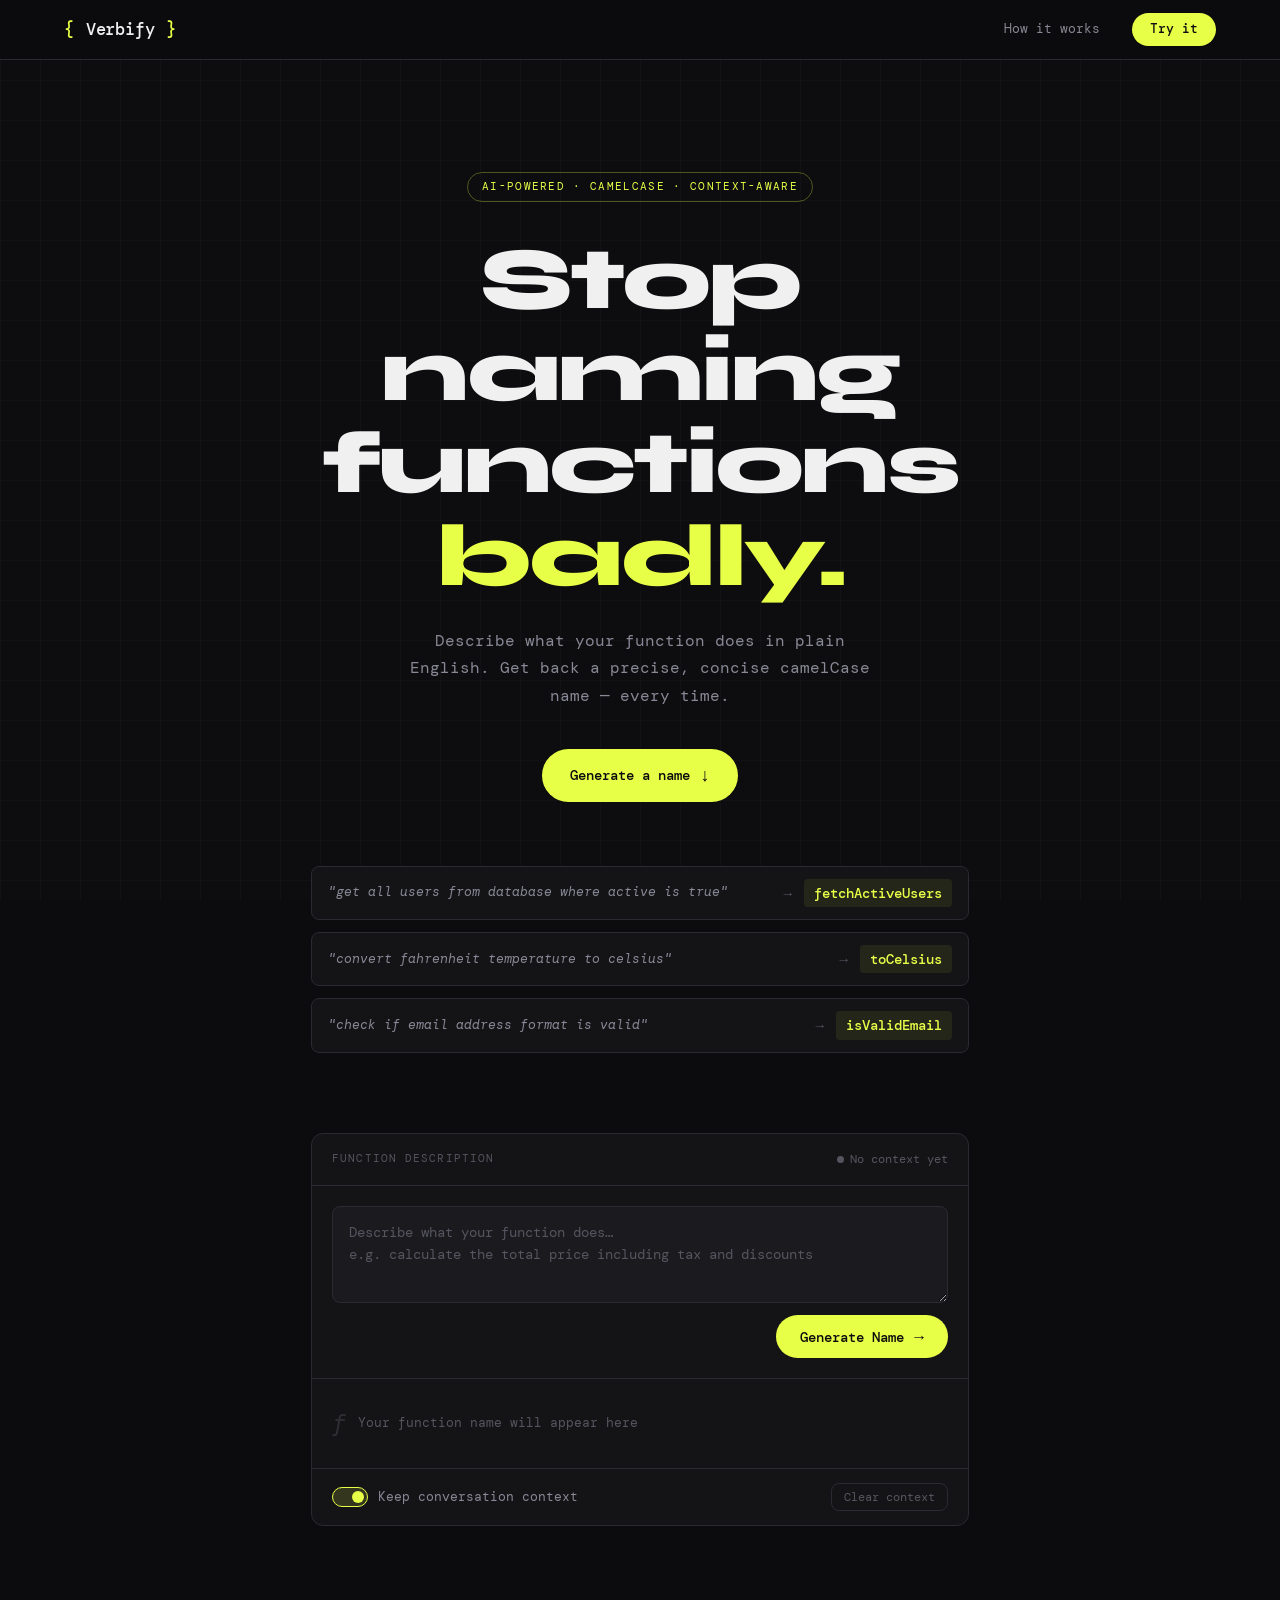
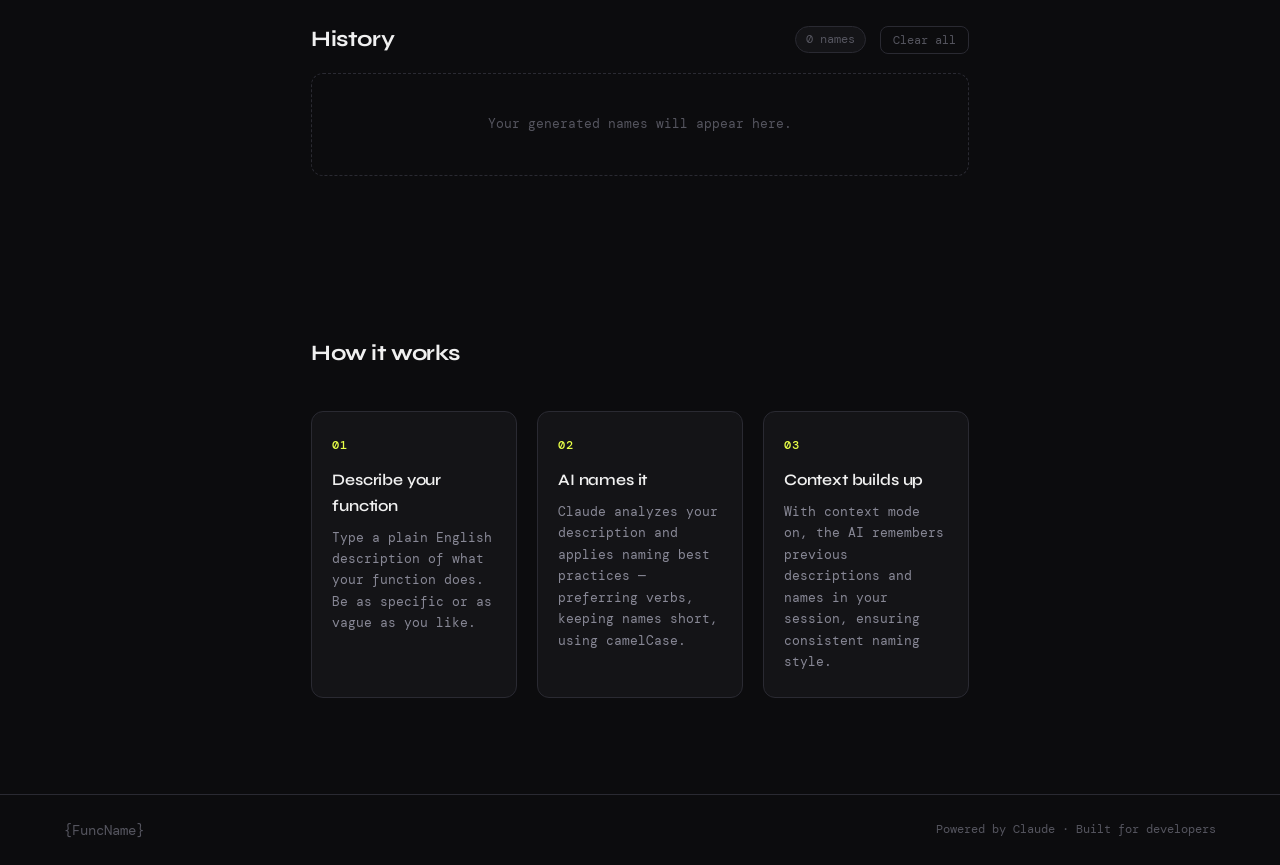
==== frontend/index.html @ 120870bb "Initial commit" ====
<!DOCTYPE html>
<html lang="en">
<head>
  <meta charset="UTF-8" />
  <meta name="viewport" content="width=device-width, initial-scale=1.0" />
  <title>Verbify — AI Function Name Generator</title>
  <meta name="description" content="Generate clean, concise camelCase function names from plain English descriptions using AI." />
  <link rel="stylesheet" href="style.css" />
  <link rel="preconnect" href="https://fonts.googleapis.com" />
  <link rel="preconnect" href="https://fonts.gstatic.com" crossorigin />
  <link href="https://fonts.googleapis.com/css2?family=DM+Mono:ital,wght@0,300;0,400;0,500;1,300&family=Syne:wght@400;500;600;700;800&display=swap" rel="stylesheet" />
</head>
<body>
  <div class="noise"></div>
  <div class="grid-bg"></div>

  <header class="site-header">
    <div class="logo">
      <span class="logo-bracket">{</span>
      <span class="logo-text">Verbify</span>
      <span class="logo-bracket">}</span>
    </div>
    <nav class="header-nav">
      <a href="#how-it-works">How it works</a>
      <a href="#generator" class="nav-cta">Try it</a>
    </nav>
  </header>

  <main>
    <!-- Hero -->
    <section class="hero">
      <div class="hero-tag">AI-powered · camelCase · Context-aware</div>
      <h1 class="hero-title">
        Stop naming functions<br />
        <span class="hero-accent">badly.</span>
      </h1>
      <p class="hero-sub">Describe what your function does in plain English. Get back a precise, concise camelCase name — every time.</p>
      <a href="#generator" class="hero-btn">Generate a name <span class="arrow">↓</span></a>

      <div class="hero-examples">
        <div class="ex-pair">
          <span class="ex-desc">"get all users from database where active is true"</span>
          <span class="ex-arrow">→</span>
          <span class="ex-name">fetchActiveUsers</span>
        </div>
        <div class="ex-pair">
          <span class="ex-desc">"convert fahrenheit temperature to celsius"</span>
          <span class="ex-arrow">→</span>
          <span class="ex-name">toCelsius</span>
        </div>
        <div class="ex-pair">
          <span class="ex-desc">"check if email address format is valid"</span>
          <span class="ex-arrow">→</span>
          <span class="ex-name">isValidEmail</span>
        </div>
      </div>
    </section>

    <!-- Generator -->
    <section class="generator-section" id="generator">
      <div class="generator-card">
        <div class="gen-header">
          <div class="gen-label">Function Description</div>
          <div class="context-indicator" id="contextIndicator">
            <span class="ctx-dot"></span>
            <span class="ctx-text">No context yet</span>
          </div>
        </div>

        <div class="input-area">
          <textarea
            id="descInput"
            placeholder="Describe what your function does…&#10;e.g. calculate the total price including tax and discounts"
            rows="3"
          ></textarea>
          <button class="gen-btn" id="genBtn" onclick="generate()">
            <span class="btn-text">Generate Name</span>
            <span class="btn-icon">→</span>
          </button>
        </div>

        <div class="result-area" id="resultArea">
          <div class="result-placeholder" id="resultPlaceholder">
            <span class="ph-icon">ƒ</span>
            <span class="ph-text">Your function name will appear here</span>
          </div>
          <div class="result-output hidden" id="resultOutput">
            <div class="result-label-sm">Suggested name</div>
            <div class="result-name-row">
              <span class="result-name" id="resultName"></span>
              <button class="copy-btn" id="copyBtn" onclick="copyName()">
                <svg width="14" height="14" viewBox="0 0 24 24" fill="none" stroke="currentColor" stroke-width="2"><rect x="9" y="9" width="13" height="13" rx="2"/><path d="M5 15H4a2 2 0 0 1-2-2V4a2 2 0 0 1 2-2h9a2 2 0 0 1 2 2v1"/></svg>
                Copy
              </button>
            </div>
            <div class="result-meta" id="resultMeta"></div>
          </div>
          <div class="loading hidden" id="loadingState">
            <div class="loading-bars">
              <span></span><span></span><span></span><span></span>
            </div>
            <span class="loading-text">Thinking…</span>
          </div>
          <div class="error-state hidden" id="errorState">
            <span class="error-icon">⚠</span>
            <span class="error-msg" id="errorMsg">Something went wrong.</span>
          </div>
        </div>

        <div class="options-row">
          <label class="option-toggle">
            <input type="checkbox" id="keepContext" checked />
            <span class="toggle-track"><span class="toggle-thumb"></span></span>
            <span class="option-label">Keep conversation context</span>
          </label>
          <button class="clear-ctx-btn" id="clearCtxBtn" onclick="clearContext()">Clear context</button>
        </div>
      </div>
    </section>

    <!-- History -->
    <section class="history-section" id="historySection">
      <div class="history-header">
        <h2 class="section-title">History</h2>
        <div class="history-actions">
          <span class="history-count" id="historyCount">0 names</span>
          <button class="clear-history-btn" onclick="clearHistory()">Clear all</button>
        </div>
      </div>
      <div class="history-list" id="historyList">
        <div class="history-empty" id="historyEmpty">
          <p>Your generated names will appear here.</p>
        </div>
      </div>
    </section>

    <!-- How it works -->
    <section class="how-section" id="how-it-works">
      <h2 class="section-title">How it works</h2>
      <div class="steps">
        <div class="step">
          <div class="step-num">01</div>
          <h3>Describe your function</h3>
          <p>Type a plain English description of what your function does. Be as specific or as vague as you like.</p>
        </div>
        <div class="step">
          <div class="step-num">02</div>
          <h3>AI names it</h3>
          <p>Claude analyzes your description and applies naming best practices — preferring verbs, keeping names short, using camelCase.</p>
        </div>
        <div class="step">
          <div class="step-num">03</div>
          <h3>Context builds up</h3>
          <p>With context mode on, the AI remembers previous descriptions and names in your session, ensuring consistent naming style.</p>
        </div>
      </div>
    </section>
  </main>

  <footer class="site-footer">
    <div class="footer-inner">
      <span class="footer-logo">{FuncName}</span>
      <span class="footer-note">Powered by Claude · Built for developers</span>
    </div>
  </footer>

  <div class="toast hidden" id="toast">Copied to clipboard!</div>

  <script src="app.js"></script>
</body>
</html>
---- frontend/style.css ----
/* ── Reset & Base ── */
*, *::before, *::after { box-sizing: border-box; margin: 0; padding: 0; }

:root {
  --bg: #0c0c0e;
  --bg-card: #141417;
  --bg-input: #1a1a1f;
  --border: #2a2a32;
  --border-light: #353540;
  --accent: #e8ff47;
  --accent-dim: #b8cc35;
  --text-primary: #f0f0f0;
  --text-secondary: #888896;
  --text-tertiary: #55555f;
  --mono: 'DM Mono', monospace;
  --display: 'Syne', sans-serif;
  --radius: 12px;
  --radius-sm: 8px;
}

html { scroll-behavior: smooth; }

body {
  background: var(--bg);
  color: var(--text-primary);
  font-family: var(--mono);
  font-size: 15px;
  line-height: 1.6;
  min-height: 100vh;
  overflow-x: hidden;
}

/* ── Texture layers ── */
.noise {
  position: fixed; inset: 0; z-index: 0; pointer-events: none;
  background-image: url("data:image/svg+xml,%3Csvg viewBox='0 0 200 200' xmlns='http://www.w3.org/2000/svg'%3E%3Cfilter id='n'%3E%3CfeTurbulence type='fractalNoise' baseFrequency='0.9' numOctaves='4' stitchTiles='stitch'/%3E%3C/filter%3E%3Crect width='100%25' height='100%25' filter='url(%23n)' opacity='0.04'/%3E%3C/svg%3E");
  background-repeat: repeat; background-size: 180px;
  opacity: 0.5;
}

.grid-bg {
  position: fixed; inset: 0; z-index: 0; pointer-events: none;
  background-image:
    linear-gradient(rgba(255,255,255,0.025) 1px, transparent 1px),
    linear-gradient(90deg, rgba(255,255,255,0.025) 1px, transparent 1px);
  background-size: 40px 40px;
}

/* ── Header ── */
.site-header {
  position: sticky; top: 0; z-index: 100;
  display: flex; align-items: center; justify-content: space-between;
  padding: 0 max(2rem, 5vw);
  height: 60px;
  background: rgba(12,12,14,0.85);
  backdrop-filter: blur(12px);
  border-bottom: 1px solid var(--border);
}

.logo {
  font-family: var(--mono);
  font-size: 17px;
  font-weight: 500;
  letter-spacing: -0.01em;
  color: var(--text-primary);
  text-decoration: none;
}
.logo-bracket { color: var(--accent); }
.logo-text { margin: 0 2px; }

.header-nav { display: flex; align-items: center; gap: 2rem; }
.header-nav a {
  text-decoration: none;
  font-size: 13px;
  color: var(--text-secondary);
  transition: color 0.15s;
  font-family: var(--mono);
}
.header-nav a:hover { color: var(--text-primary); }
.nav-cta {
  background: var(--accent) !important;
  color: #0c0c0e !important;
  padding: 6px 18px;
  border-radius: 99px;
  font-weight: 500 !important;
  transition: opacity 0.15s !important;
}
.nav-cta:hover { opacity: 0.88 !important; }

/* ── Main layout ── */
main { position: relative; z-index: 1; }

section {
  max-width: 760px;
  margin: 0 auto;
  padding: 5rem max(1.5rem, 4vw);
}

/* ── Hero ── */
.hero {
  text-align: center;
  padding-top: 7rem;
  padding-bottom: 3rem;
}

.hero-tag {
  display: inline-block;
  font-size: 11px;
  letter-spacing: 0.12em;
  text-transform: uppercase;
  color: var(--accent);
  border: 1px solid rgba(232,255,71,0.3);
  padding: 5px 14px;
  border-radius: 99px;
  margin-bottom: 2rem;
  animation: fadeUp 0.6s ease both;
}

.hero-title {
  font-family: var(--display);
  font-size: clamp(3rem, 8vw, 5.5rem);
  font-weight: 800;
  line-height: 1.05;
  letter-spacing: -0.03em;
  color: var(--text-primary);
  margin-bottom: 1.5rem;
  animation: fadeUp 0.6s 0.1s ease both;
}
.hero-accent { color: var(--accent); }

.hero-sub {
  font-size: 16px;
  color: var(--text-secondary);
  max-width: 480px;
  margin: 0 auto 2.5rem;
  line-height: 1.7;
  animation: fadeUp 0.6s 0.2s ease both;
  font-family: var(--mono);
}

.hero-btn {
  display: inline-flex;
  align-items: center;
  gap: 10px;
  background: var(--accent);
  color: #0c0c0e;
  text-decoration: none;
  font-family: var(--mono);
  font-size: 14px;
  font-weight: 500;
  padding: 12px 28px;
  border-radius: 99px;
  transition: transform 0.15s, opacity 0.15s;
  animation: fadeUp 0.6s 0.3s ease both;
  margin-bottom: 4rem;
}
.hero-btn:hover { transform: translateY(-2px); opacity: 0.9; }
.hero-btn .arrow { font-size: 18px; }

/* Hero examples */
.hero-examples {
  display: flex;
  flex-direction: column;
  gap: 12px;
  animation: fadeUp 0.6s 0.4s ease both;
}

.ex-pair {
  display: flex;
  align-items: center;
  gap: 12px;
  background: var(--bg-card);
  border: 1px solid var(--border);
  border-radius: var(--radius-sm);
  padding: 12px 16px;
  text-align: left;
  flex-wrap: wrap;
}

.ex-desc {
  flex: 1;
  font-size: 13px;
  color: var(--text-secondary);
  font-style: italic;
  min-width: 160px;
}
.ex-arrow {
  color: var(--text-tertiary);
  font-size: 14px;
  flex-shrink: 0;
}
.ex-name {
  font-family: var(--mono);
  font-size: 14px;
  font-weight: 500;
  color: var(--accent);
  background: rgba(232,255,71,0.08);
  padding: 3px 10px;
  border-radius: 4px;
}

/* ── Generator ── */
.generator-section {
  padding-top: 2rem;
}

.generator-card {
  background: var(--bg-card);
  border: 1px solid var(--border);
  border-radius: var(--radius);
  overflow: hidden;
}

.gen-header {
  display: flex;
  align-items: center;
  justify-content: space-between;
  padding: 16px 20px;
  border-bottom: 1px solid var(--border);
}

.gen-label {
  font-size: 11px;
  letter-spacing: 0.1em;
  text-transform: uppercase;
  color: var(--text-tertiary);
}

.context-indicator {
  display: flex;
  align-items: center;
  gap: 6px;
}
.ctx-dot {
  width: 7px; height: 7px;
  border-radius: 50%;
  background: var(--text-tertiary);
  transition: background 0.3s;
}
.ctx-dot.active { background: var(--accent); box-shadow: 0 0 6px rgba(232,255,71,0.5); }
.ctx-text { font-size: 12px; color: var(--text-tertiary); }

.input-area {
  padding: 20px;
  display: flex;
  flex-direction: column;
  gap: 12px;
}

textarea {
  width: 100%;
  background: var(--bg-input);
  border: 1px solid var(--border);
  border-radius: var(--radius-sm);
  color: var(--text-primary);
  font-family: var(--mono);
  font-size: 14px;
  line-height: 1.6;
  padding: 14px 16px;
  resize: vertical;
  min-height: 90px;
  transition: border-color 0.15s;
  outline: none;
}
textarea::placeholder { color: var(--text-tertiary); }
textarea:focus { border-color: var(--border-light); }

.gen-btn {
  align-self: flex-end;
  display: flex;
  align-items: center;
  gap: 10px;
  background: var(--accent);
  color: #0c0c0e;
  border: none;
  border-radius: 99px;
  font-family: var(--mono);
  font-size: 14px;
  font-weight: 500;
  padding: 11px 24px;
  cursor: pointer;
  transition: transform 0.15s, opacity 0.15s;
}
.gen-btn:hover:not(:disabled) { transform: translateY(-1px); }
.gen-btn:disabled { opacity: 0.4; cursor: not-allowed; }
.btn-icon { font-size: 16px; }

/* Result area */
.result-area {
  border-top: 1px solid var(--border);
  padding: 24px 20px;
  min-height: 90px;
  display: flex;
  align-items: center;
}

.result-placeholder {
  display: flex;
  align-items: center;
  gap: 12px;
  color: var(--text-tertiary);
}
.ph-icon {
  font-family: var(--mono);
  font-size: 24px;
  opacity: 0.4;
}
.ph-text { font-size: 13px; }

.result-output {
  width: 100%;
}
.result-label-sm {
  font-size: 11px;
  letter-spacing: 0.1em;
  text-transform: uppercase;
  color: var(--text-tertiary);
  margin-bottom: 8px;
}
.result-name-row {
  display: flex;
  align-items: center;
  gap: 14px;
  flex-wrap: wrap;
}
.result-name {
  font-family: var(--mono);
  font-size: 28px;
  font-weight: 500;
  color: var(--accent);
  letter-spacing: -0.02em;
  word-break: break-all;
}
.result-meta {
  font-size: 12px;
  color: var(--text-tertiary);
  margin-top: 6px;
}

.copy-btn {
  display: flex;
  align-items: center;
  gap: 6px;
  background: transparent;
  border: 1px solid var(--border);
  color: var(--text-secondary);
  border-radius: var(--radius-sm);
  font-family: var(--mono);
  font-size: 12px;
  padding: 6px 12px;
  cursor: pointer;
  transition: border-color 0.15s, color 0.15s;
  flex-shrink: 0;
}
.copy-btn:hover { border-color: var(--border-light); color: var(--text-primary); }
.copy-btn.copied { border-color: var(--accent); color: var(--accent); }

/* Loading */
.loading {
  display: flex;
  align-items: center;
  gap: 14px;
}
.loading-bars {
  display: flex;
  gap: 4px;
  align-items: flex-end;
  height: 20px;
}
.loading-bars span {
  display: block;
  width: 3px;
  background: var(--accent);
  border-radius: 2px;
  animation: bar 0.8s ease-in-out infinite;
}
.loading-bars span:nth-child(1) { height: 8px; animation-delay: 0s; }
.loading-bars span:nth-child(2) { height: 14px; animation-delay: 0.1s; }
.loading-bars span:nth-child(3) { height: 10px; animation-delay: 0.2s; }
.loading-bars span:nth-child(4) { height: 18px; animation-delay: 0.3s; }

@keyframes bar {
  0%, 100% { opacity: 0.3; }
  50% { opacity: 1; }
}

.loading-text {
  font-size: 13px;
  color: var(--text-secondary);
}

/* Error */
.error-state {
  display: flex;
  align-items: center;
  gap: 10px;
}
.error-icon { font-size: 18px; color: #e87070; }
.error-msg { font-size: 13px; color: #e87070; }

/* Options row */
.options-row {
  display: flex;
  align-items: center;
  justify-content: space-between;
  padding: 14px 20px;
  border-top: 1px solid var(--border);
  gap: 12px;
  flex-wrap: wrap;
}

.option-toggle {
  display: flex;
  align-items: center;
  gap: 10px;
  cursor: pointer;
}
.option-toggle input { display: none; }
.toggle-track {
  width: 36px; height: 20px;
  background: var(--bg-input);
  border: 1px solid var(--border);
  border-radius: 99px;
  position: relative;
  transition: background 0.2s;
}
.toggle-thumb {
  position: absolute;
  top: 3px; left: 3px;
  width: 12px; height: 12px;
  border-radius: 50%;
  background: var(--text-tertiary);
  transition: transform 0.2s, background 0.2s;
}
.option-toggle input:checked ~ .toggle-track { background: rgba(232,255,71,0.15); border-color: var(--accent); }
.option-toggle input:checked ~ .toggle-track .toggle-thumb { transform: translateX(16px); background: var(--accent); }
.option-label { font-size: 13px; color: var(--text-secondary); }

.clear-ctx-btn {
  background: none;
  border: 1px solid var(--border);
  color: var(--text-tertiary);
  font-family: var(--mono);
  font-size: 12px;
  padding: 5px 12px;
  border-radius: var(--radius-sm);
  cursor: pointer;
  transition: border-color 0.15s, color 0.15s;
}
.clear-ctx-btn:hover { border-color: var(--border-light); color: var(--text-secondary); }

/* ── History ── */
.history-section { padding-top: 1rem; }

.history-header {
  display: flex;
  align-items: center;
  justify-content: space-between;
  margin-bottom: 16px;
}

.section-title {
  font-family: var(--display);
  font-size: 22px;
  font-weight: 700;
  color: var(--text-primary);
  letter-spacing: -0.02em;
}

.history-actions {
  display: flex;
  align-items: center;
  gap: 14px;
}
.history-count {
  font-size: 12px;
  color: var(--text-tertiary);
  background: var(--bg-card);
  border: 1px solid var(--border);
  padding: 3px 10px;
  border-radius: 99px;
}
.clear-history-btn {
  background: none;
  border: 1px solid var(--border);
  color: var(--text-tertiary);
  font-family: var(--mono);
  font-size: 12px;
  padding: 5px 12px;
  border-radius: var(--radius-sm);
  cursor: pointer;
  transition: color 0.15s, border-color 0.15s;
}
.clear-history-btn:hover { color: #e87070; border-color: #e87070; }

.history-empty {
  padding: 2.5rem;
  text-align: center;
  color: var(--text-tertiary);
  font-size: 13px;
  border: 1px dashed var(--border);
  border-radius: var(--radius);
}

.history-item {
  display: grid;
  grid-template-columns: 1fr auto auto;
  align-items: center;
  gap: 16px;
  padding: 14px 16px;
  background: var(--bg-card);
  border: 1px solid var(--border);
  border-radius: var(--radius-sm);
  margin-bottom: 8px;
  transition: border-color 0.15s;
  cursor: pointer;
}
.history-item:hover { border-color: var(--border-light); }
.history-item:hover .hist-copy { opacity: 1; }

.hist-desc {
  font-size: 13px;
  color: var(--text-secondary);
  font-style: italic;
  white-space: nowrap;
  overflow: hidden;
  text-overflow: ellipsis;
}
.hist-name {
  font-size: 14px;
  font-weight: 500;
  color: var(--accent);
  white-space: nowrap;
}
.hist-copy {
  opacity: 0;
  background: none;
  border: 1px solid var(--border);
  color: var(--text-tertiary);
  border-radius: 4px;
  font-size: 11px;
  padding: 3px 8px;
  cursor: pointer;
  font-family: var(--mono);
  transition: opacity 0.15s, color 0.15s;
  flex-shrink: 0;
}
.hist-copy:hover { color: var(--text-primary); }

/* ── How it works ── */
.how-section { padding-bottom: 6rem; }

.how-section .section-title { margin-bottom: 2.5rem; }

.steps {
  display: grid;
  grid-template-columns: repeat(auto-fit, minmax(180px, 1fr));
  gap: 20px;
}

.step {
  background: var(--bg-card);
  border: 1px solid var(--border);
  border-radius: var(--radius);
  padding: 24px 20px;
}

.step-num {
  font-family: var(--mono);
  font-size: 12px;
  font-weight: 500;
  color: var(--accent);
  letter-spacing: 0.06em;
  margin-bottom: 12px;
}

.step h3 {
  font-family: var(--display);
  font-size: 16px;
  font-weight: 600;
  color: var(--text-primary);
  margin-bottom: 8px;
  letter-spacing: -0.01em;
}

.step p {
  font-size: 13px;
  color: var(--text-secondary);
  line-height: 1.65;
}

/* ── Footer ── */
.site-footer {
  position: relative; z-index: 1;
  border-top: 1px solid var(--border);
  padding: 1.5rem max(2rem, 5vw);
}
.footer-inner {
  display: flex;
  align-items: center;
  justify-content: space-between;
  gap: 12px;
  flex-wrap: wrap;
}
.footer-logo {
  font-family: var(--mono);
  font-size: 14px;
  color: var(--text-tertiary);
}
.footer-note {
  font-size: 12px;
  color: var(--text-tertiary);
}

/* ── Toast ── */
.toast {
  position: fixed;
  bottom: 24px;
  left: 50%;
  transform: translateX(-50%) translateY(10px);
  background: var(--accent);
  color: #0c0c0e;
  font-family: var(--mono);
  font-size: 13px;
  font-weight: 500;
  padding: 10px 20px;
  border-radius: 99px;
  z-index: 9999;
  opacity: 0;
  transition: opacity 0.2s, transform 0.2s;
  pointer-events: none;
}
.toast.show {
  opacity: 1;
  transform: translateX(-50%) translateY(0);
}

/* ── Utilities ── */
.hidden { display: none !important; }

@keyframes fadeUp {
  from { opacity: 0; transform: translateY(16px); }
  to   { opacity: 1; transform: translateY(0); }
}

/* ── Config modal ── */
.config-overlay {
  display: none;
  position: fixed; inset: 0; z-index: 200;
  background: rgba(0,0,0,0.7);
  align-items: center; justify-content: center;
  backdrop-filter: blur(4px);
}
.config-overlay.open { display: flex; }
.config-modal {
  background: var(--bg-card);
  border: 1px solid var(--border);
  border-radius: var(--radius);
  padding: 28px;
  width: min(480px, 90vw);
}
.config-modal h2 {
  font-family: var(--display);
  font-size: 20px;
  font-weight: 700;
  margin-bottom: 20px;
}
.config-field { margin-bottom: 16px; }
.config-field label {
  display: block;
  font-size: 12px;
  letter-spacing: 0.08em;
  text-transform: uppercase;
  color: var(--text-tertiary);
  margin-bottom: 7px;
}
.config-field input {
  width: 100%;
  background: var(--bg-input);
  border: 1px solid var(--border);
  border-radius: var(--radius-sm);
  color: var(--text-primary);
  font-family: var(--mono);
  font-size: 14px;
  padding: 10px 14px;
  outline: none;
  transition: border-color 0.15s;
}
.config-field input:focus { border-color: var(--border-light); }
.config-hint {
  font-size: 12px;
  color: var(--text-tertiary);
  margin-top: 6px;
  line-height: 1.5;
}
.config-hint a { color: var(--accent); text-decoration: none; }
.config-btns {
  display: flex; gap: 10px; justify-content: flex-end; margin-top: 20px;
}
.config-cancel {
  background: none;
  border: 1px solid var(--border);
  color: var(--text-secondary);
  font-family: var(--mono);
  font-size: 13px;
  padding: 9px 20px;
  border-radius: 99px;
  cursor: pointer;
  transition: border-color 0.15s;
}
.config-cancel:hover { border-color: var(--border-light); }
.config-save {
  background: var(--accent);
  border: none;
  color: #0c0c0e;
  font-family: var(--mono);
  font-size: 13px;
  font-weight: 500;
  padding: 9px 20px;
  border-radius: 99px;
  cursor: pointer;
  transition: opacity 0.15s;
}
.config-save:hover { opacity: 0.88; }

/* ── API key notice ── */
.api-notice {
  background: rgba(232,255,71,0.06);
  border: 1px solid rgba(232,255,71,0.25);
  border-radius: var(--radius-sm);
  padding: 12px 16px;
  margin: 0 20px 16px;
  display: flex;
  align-items: flex-start;
  gap: 12px;
}
.api-notice-icon { color: var(--accent); font-size: 16px; flex-shrink: 0; margin-top: 1px; }
.api-notice-text { font-size: 13px; color: var(--text-secondary); line-height: 1.5; }
.api-notice-text a { color: var(--accent); text-decoration: none; cursor: pointer; }

/* ── Responsive ── */
@media (max-width: 600px) {
  .hero-title { font-size: clamp(2.5rem, 12vw, 4rem); }
  .hero-btn { font-size: 13px; padding: 11px 22px; }
  .ex-pair { flex-direction: column; gap: 6px; }
  .ex-arrow { display: none; }
  .history-item { grid-template-columns: 1fr auto; }
  .hist-copy { opacity: 1; }
  .steps { grid-template-columns: 1fr; }
  .result-name { font-size: 22px; }
}
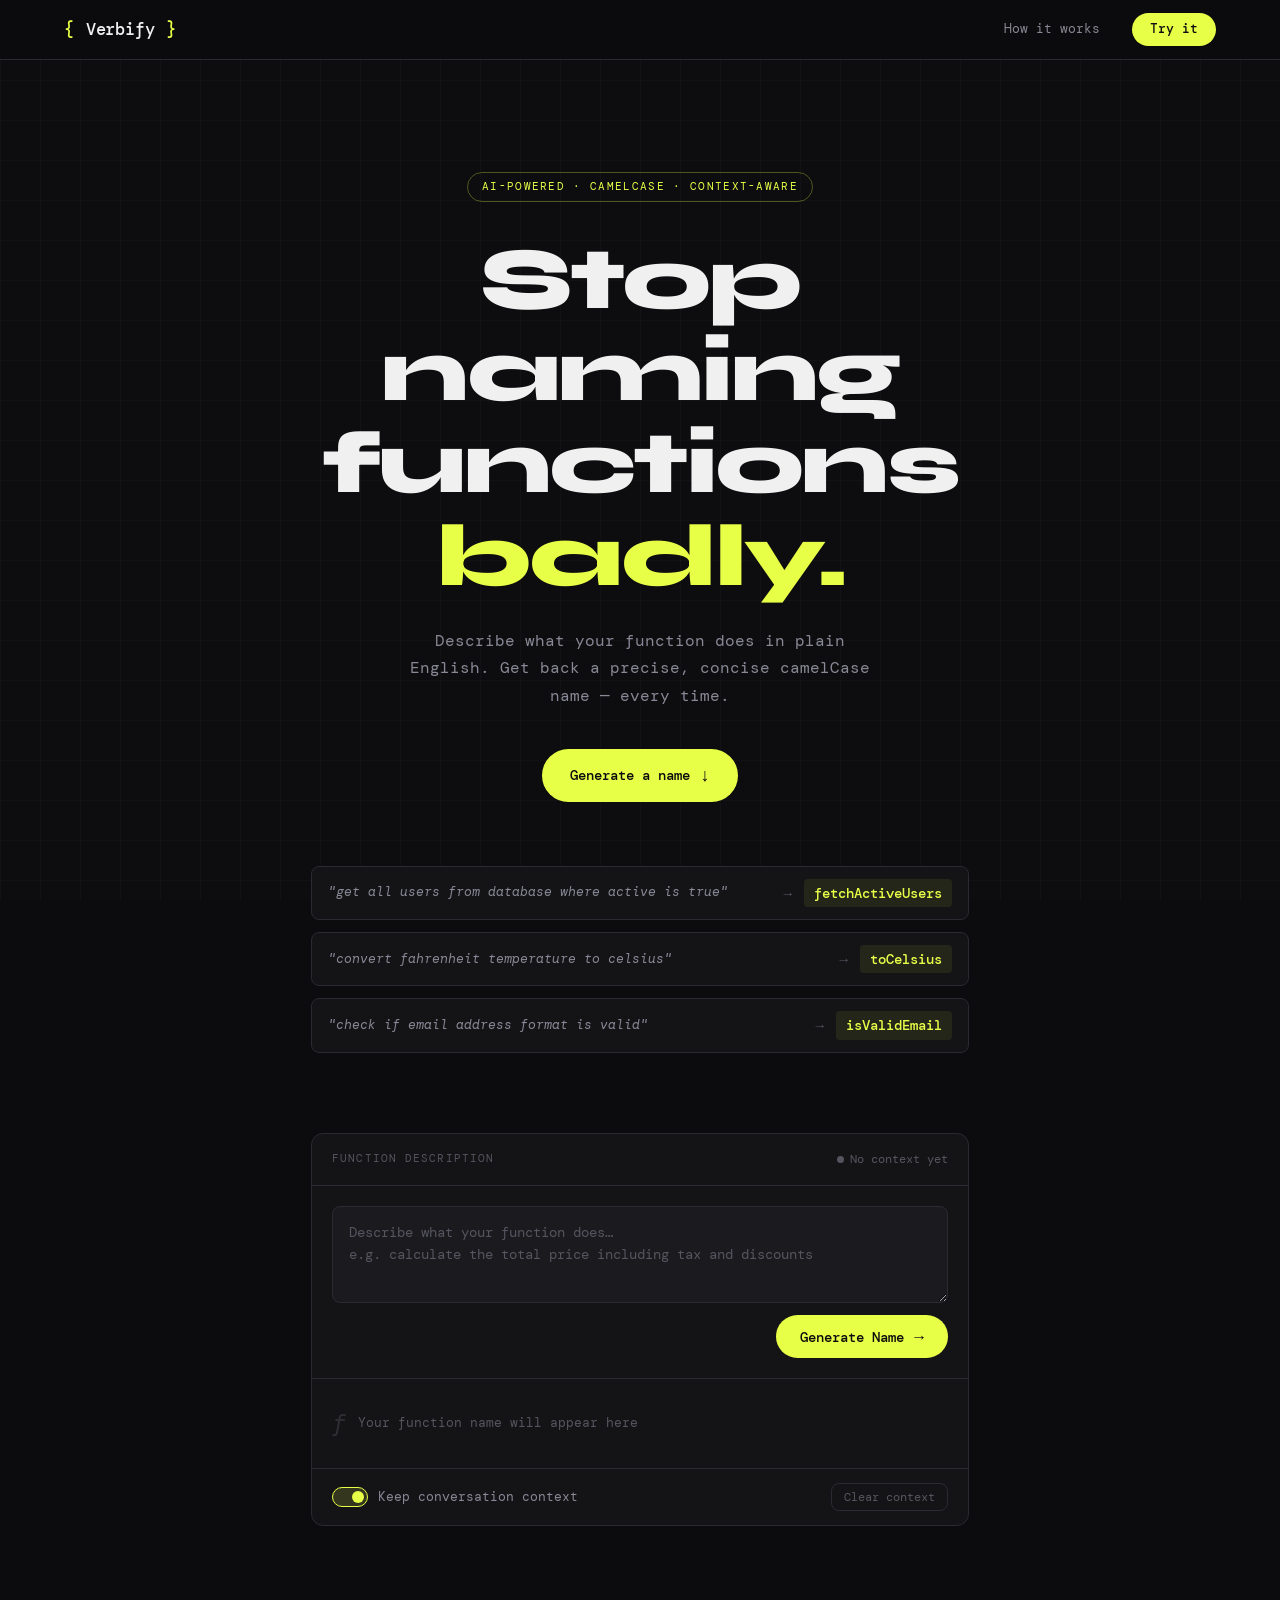
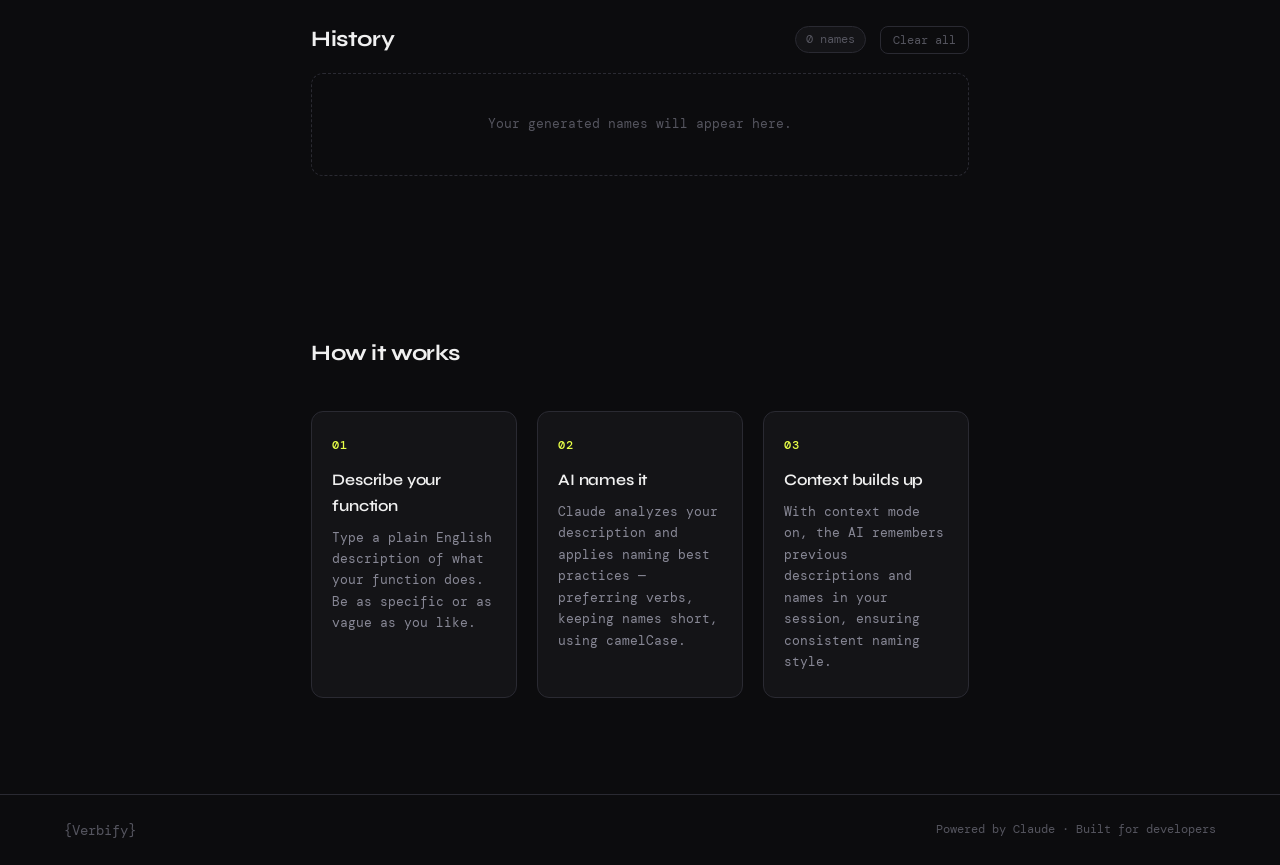
==== commit 769457d5: "fixed small error in index.html file" ====
--- a/frontend/index.html
+++ b/frontend/index.html
@@ -159,7 +159,7 @@
 
   <footer class="site-footer">
     <div class="footer-inner">
-      <span class="footer-logo">{FuncName}</span>
+      <span class="footer-logo">{Verbify}</span>
       <span class="footer-note">Powered by Claude · Built for developers</span>
     </div>
   </footer>
